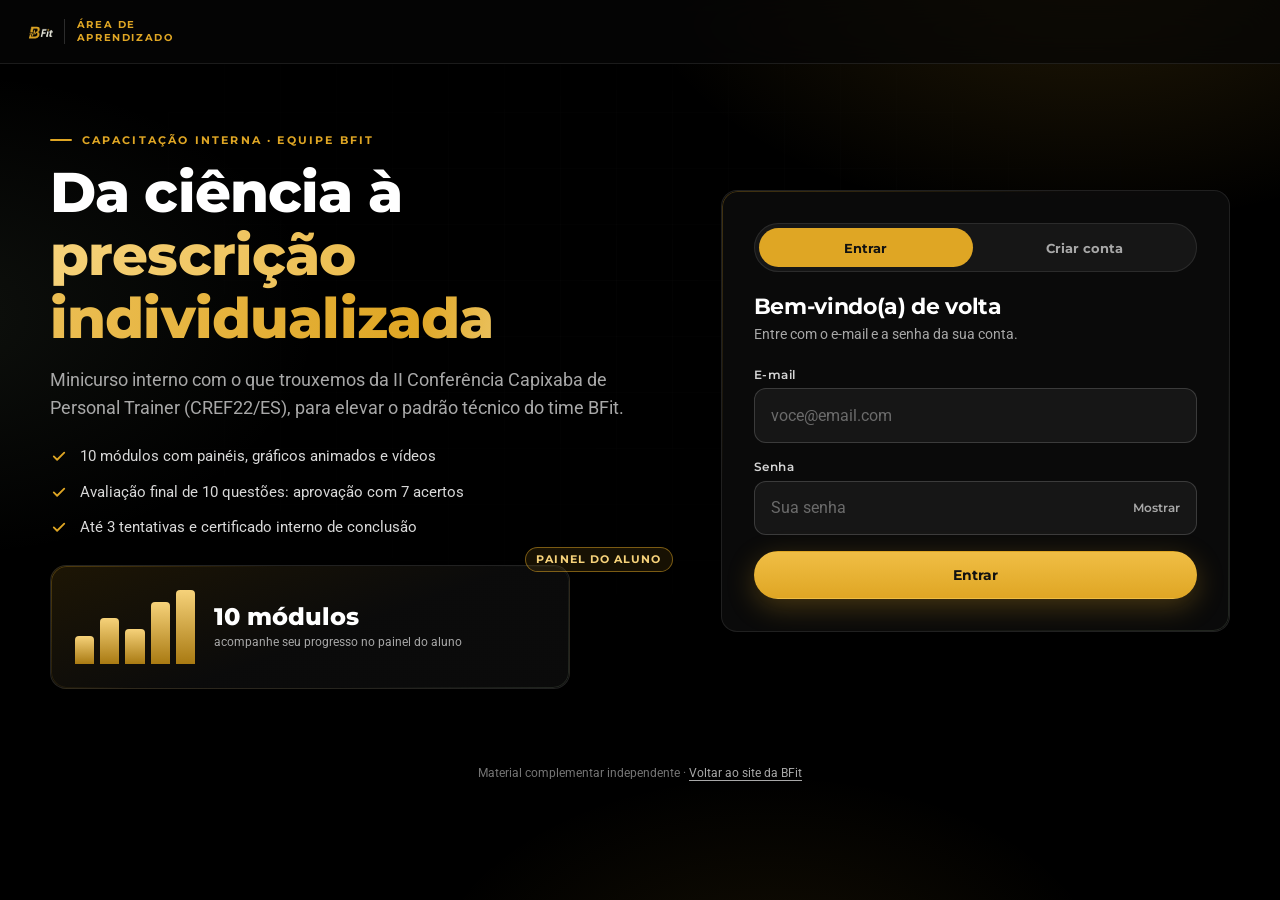
==== aprender/index.html @ b7800565 "Área de aprendizado BFit (/aprender): minicurso, prova e painel admin" ====
<!DOCTYPE html>
<html lang="pt-BR">
<head>
<meta charset="UTF-8" />
<meta name="viewport" content="width=device-width, initial-scale=1, viewport-fit=cover" />
<meta name="robots" content="noindex, nofollow" />
<meta name="theme-color" content="#000000" />
<title>Área de Aprendizado | Academia BFit</title>
<link rel="preconnect" href="https://fonts.googleapis.com" />
<link rel="preconnect" href="https://fonts.gstatic.com" crossorigin />
<link href="https://fonts.googleapis.com/css2?family=Lato:wght@300;400&family=Montserrat:wght@500;600;700;800;900&family=Roboto:wght@400;500;700&display=swap" rel="stylesheet" />
<link rel="icon" href="/favicon.png" type="image/png" />
<link rel="stylesheet" href="css/learn.css" />
<link rel="stylesheet" href="css/auth.css" />
</head>
<body>
<div id="topbar"></div>
<main class="auth">
  <div class="wrap auth__grid">
    <section class="auth__hero">
      <span class="eyebrow">Capacitação interna · equipe BFit</span>
      <h1 class="h1">Da ciência à <span class="gold">prescrição individualizada</span></h1>
      <p class="lead">Minicurso interno com o que trouxemos da II Conferência Capixaba de Personal Trainer (CREF22/ES), para elevar o padrão técnico do time BFit.</p>
      <ul class="auth__perks">
        <li><svg width="18" height="18" viewBox="0 0 24 24" fill="none" stroke="#DFA624" stroke-width="2.4" stroke-linecap="round" stroke-linejoin="round"><path d="M5 12.5l4.5 4.5L19 7.5"/></svg>10 módulos com painéis, gráficos animados e vídeos</li>
        <li><svg width="18" height="18" viewBox="0 0 24 24" fill="none" stroke="#DFA624" stroke-width="2.4" stroke-linecap="round" stroke-linejoin="round"><path d="M5 12.5l4.5 4.5L19 7.5"/></svg>Avaliação final de 10 questões: aprovação com 7 acertos</li>
        <li><svg width="18" height="18" viewBox="0 0 24 24" fill="none" stroke="#DFA624" stroke-width="2.4" stroke-linecap="round" stroke-linejoin="round"><path d="M5 12.5l4.5 4.5L19 7.5"/></svg>Até 3 tentativas e certificado interno de conclusão</li>
      </ul>
      <div class="pv" aria-hidden="true">
        <div class="card card--gold pv__card">
          <div class="pv__bars" style="width:120px"><i style="--i:0;height:38%"></i><i style="--i:1;height:62%"></i><i style="--i:2;height:48%"></i><i style="--i:3;height:84%"></i><i style="--i:4;height:100%"></i></div>
          <div class="pv__meta"><b>10 módulos</b><small>acompanhe seu progresso no painel do aluno</small></div>
        </div>
        <span class="badge badge--gold pv__chip">Painel do aluno</span>
      </div>
    </section>

    <section class="card panel" aria-labelledby="pTitle">
      <div id="viewAuth">
        <div class="tabs" role="tablist" aria-label="Acesso">
          <button type="button" role="tab" id="tabIn" aria-selected="true" aria-controls="formIn">Entrar</button>
          <button type="button" role="tab" id="tabUp" aria-selected="false" aria-controls="formUp">Criar conta</button>
        </div>
        <div id="msg"></div>
        <form id="formIn" role="tabpanel" aria-labelledby="tabIn" novalidate>
          <h2 class="h3" id="pTitle" style="font-size:1.35rem">Bem-vindo(a) de volta</h2>
          <p class="sub">Entre com o e-mail e a senha da sua conta.</p>
          <div class="field"><label for="inEmail">E-mail</label><input class="input" id="inEmail" type="email" autocomplete="email" inputmode="email" required placeholder="voce@email.com" /></div>
          <div class="field"><label for="inPass">Senha</label><div class="pw"><input class="input" id="inPass" type="password" autocomplete="current-password" required placeholder="Sua senha" /><button type="button" data-toggle="inPass">Mostrar</button></div></div>
          <button class="btn btn--gold" style="width:100%" type="submit" id="btnIn">Entrar</button>
        </form>
        <form id="formUp" role="tabpanel" aria-labelledby="tabUp" hidden novalidate>
          <h2 class="h3" style="font-size:1.35rem">Crie seu acesso</h2>
          <p class="sub">Use o código da equipe que o administrador passou para você.</p>
          <div class="field"><label for="upNome">Nome completo</label><input class="input" id="upNome" autocomplete="name" required placeholder="Seu nome e sobrenome" /></div>
          <div class="field"><label for="upEmail">E-mail</label><input class="input" id="upEmail" type="email" autocomplete="email" inputmode="email" required placeholder="voce@email.com" /></div>
          <div class="field"><label for="upPass">Senha (mínimo 8 caracteres)</label><div class="pw"><input class="input" id="upPass" type="password" autocomplete="new-password" minlength="8" required placeholder="Crie uma senha" /><button type="button" data-toggle="upPass">Mostrar</button></div></div>
          <div class="field"><label for="upCode">Código da equipe</label><input class="input" id="upCode" autocomplete="off" autocapitalize="characters" required placeholder="Código recebido do administrador" /></div>
          <button class="btn btn--gold" style="width:100%" type="submit" id="btnUp">Criar conta</button>
        </form>
        <div class="demo-hint" id="demoHint" hidden>
          <b style="color:#fff">Modo demonstração.</b> Contas de teste (senha <code>bfit1234</code>): <code>admin@bfit.demo</code> (administrador) · <code>ana@bfit.demo</code> (aprovada). Para criar conta nova use o código <code>BFIT-EQUIPE</code>.
        </div>
      </div>
      <div id="viewHello" class="hello" hidden>
        <span class="chip-user" id="helloChip"></span>
        <h2 class="h3" style="font-size:1.3rem">Você já está conectado(a)</h2>
        <p class="sub" id="helloSub">Continue de onde parou.</p>
        <a class="btn btn--gold" href="course.html">Ir para o curso</a>
        <a class="btn btn--ghost" href="quiz.html">Avaliação</a>
        <a class="btn btn--ghost" href="admin.html" id="helloAdmin" hidden>Painel do administrador</a>
        <button class="btn btn--ghost" id="helloOut" type="button">Sair</button>
      </div>
    </section>
  </div>
  <p class="mini-foot">Material complementar independente · <a href="/">Voltar ao site da BFit</a></p>
</main>
<script src="js/config.js"></script>
<script src="js/api.js"></script>
<script src="js/common.js"></script>
<script src="js/auth.js"></script>
</body>
</html>
---- aprender/css/learn.css ----
/* ============================================================
   BFit · Área de Aprendizado — base compartilhada
   Dark glass · ouro #DFA624 · oliva #8BA480 · off-white #FAF9F5
   ============================================================ */
:root{
  --gold:#DFA624; --gold-hi:#f6d27a; --gold-lo:#a97a12;
  --olive:#8BA480; --off:#FAF9F5; --bg:#000; --bg2:#0b0b0b; --bg3:#141414;
  --txt:#fff; --muted:#a8a8a8; --dim:#757575;
  --glass:rgba(18,18,18,.58); --brd:rgba(255,255,255,.09); --brd2:rgba(255,255,255,.16);
  --ok:#5fcf8a; --bad:#ff6b5e; --warn:#f0c04a;
  --r:16px; --r-sm:11px; --r-lg:24px;
  --display:"Montserrat",system-ui,sans-serif; --font:"Roboto",system-ui,-apple-system,sans-serif; --soft:"Lato","Roboto",sans-serif;
  --ease:cubic-bezier(.16,1,.3,1); --top:64px; --ribbon:0px;
}
*,*::before,*::after{box-sizing:border-box;margin:0;padding:0}
html{-webkit-text-size-adjust:100%;scroll-padding-top:calc(var(--top) + var(--ribbon) + 12px)}
body{font-family:var(--font);background:var(--bg);color:var(--txt);line-height:1.6;-webkit-font-smoothing:antialiased;min-height:100vh;overflow-x:hidden}
@supports(overflow:clip){body{overflow-x:clip}}
img,svg,video{display:block;max-width:100%}
a{color:inherit;text-decoration:none}
ul,ol{list-style:none}
button,input,select,textarea{font:inherit;color:inherit}
button{cursor:pointer;border:0;background:none}
::selection{background:rgba(223,166,36,.35);color:#fff}
:focus-visible{outline:2px solid var(--gold);outline-offset:3px;border-radius:6px}
.sr{position:absolute!important;width:1px;height:1px;overflow:hidden;clip:rect(0 0 0 0);white-space:nowrap}
[hidden]{display:none!important}

/* ambient background */
body::before{content:"";position:fixed;inset:0;z-index:-2;pointer-events:none;
  background:radial-gradient(60% 50% at 85% -5%,rgba(223,166,36,.16),transparent 60%),
             radial-gradient(50% 45% at -5% 35%,rgba(139,164,128,.10),transparent 60%),
             radial-gradient(45% 40% at 60% 110%,rgba(223,166,36,.09),transparent 60%),#000}
body::after{content:"";position:fixed;inset:0;z-index:-1;pointer-events:none;opacity:.5;
  background-image:linear-gradient(rgba(255,255,255,.025) 1px,transparent 1px),linear-gradient(90deg,rgba(255,255,255,.025) 1px,transparent 1px);
  background-size:56px 56px;mask-image:radial-gradient(70% 60% at 50% 30%,#000,transparent 80%);-webkit-mask-image:radial-gradient(70% 60% at 50% 30%,#000,transparent 80%)}

/* ribbon */
.ribbon{position:sticky;top:0;z-index:90;background:repeating-linear-gradient(135deg,#DFA624 0 14px,#c8921a 14px 28px);color:#111;font:800 .68rem/1 var(--display);letter-spacing:.14em;text-align:center;padding:.5rem .75rem;text-transform:uppercase}
.ribbon span{font-weight:600;letter-spacing:.04em;text-transform:none;margin-left:.5rem}

/* topbar */
.topbar{position:sticky;top:var(--ribbon);z-index:80;height:var(--top);display:flex;align-items:center;gap:.9rem;padding:0 clamp(.8rem,3vw,1.6rem);background:rgba(6,6,6,.72);backdrop-filter:blur(16px) saturate(1.3);-webkit-backdrop-filter:blur(16px) saturate(1.3);border-bottom:1px solid var(--brd)}
.topbar__logo{display:flex;align-items:center;gap:.7rem;min-width:0}
.topbar__logo img{height:30px;width:auto}
.topbar__tag{font:700 .64rem var(--display);letter-spacing:.16em;text-transform:uppercase;color:var(--gold);border-left:1px solid var(--brd2);padding-left:.7rem;line-height:1.2;white-space:nowrap}
.topbar__nav{display:none;gap:.3rem;margin-left:auto}
.topbar__nav a{font:600 .8rem var(--display);padding:.5rem .85rem;border-radius:999px;color:var(--muted);transition:.25s}
.topbar__nav a:hover{color:#fff;background:rgba(255,255,255,.06)}
.topbar__nav a[aria-current=page]{color:#111;background:var(--gold)}
.topbar__user{margin-left:auto;display:flex;align-items:center;gap:.6rem}
.topbar__nav + .topbar__user{margin-left:.4rem}
.chip-user{display:flex;align-items:center;gap:.55rem;padding:.25rem .8rem .25rem .3rem;border:1px solid var(--brd2);border-radius:999px;background:rgba(255,255,255,.04);max-width:190px}
.chip-user i{flex:none;width:28px;height:28px;border-radius:50%;background:linear-gradient(135deg,var(--gold-hi),var(--gold-lo));color:#111;font:800 .78rem/28px var(--display);text-align:center;font-style:normal}
.chip-user b{font:600 .78rem var(--display);white-space:nowrap;overflow:hidden;text-overflow:ellipsis;display:none}
.btn-sair{font:600 .74rem var(--display);color:var(--muted);padding:.5rem .7rem;border-radius:999px;border:1px solid var(--brd)}
.btn-sair:hover{color:#fff;border-color:var(--brd2)}
.menu-btn{display:inline-flex;align-items:center;gap:.4rem;font:700 .74rem var(--display);padding:.5rem .8rem;border-radius:999px;border:1px solid var(--brd2);background:rgba(255,255,255,.05)}
@media(min-width:760px){.topbar__nav{display:flex}.chip-user b{display:block}}
/* mobile bottom-nav substitute */
.mnav{display:flex;gap:.4rem;overflow-x:auto;padding:.5rem clamp(.8rem,3vw,1.6rem);border-bottom:1px solid var(--brd);background:rgba(6,6,6,.6)}
.mnav a{flex:none;font:600 .74rem var(--display);padding:.4rem .8rem;border-radius:999px;color:var(--muted);border:1px solid var(--brd)}
.mnav a[aria-current=page]{background:var(--gold);color:#111;border-color:var(--gold)}
@media(min-width:760px){.mnav{display:none}}

/* layout */
.wrap{width:min(100% - 2rem,1180px);margin-inline:auto}
.eyebrow{font:700 .68rem var(--display);letter-spacing:.2em;text-transform:uppercase;color:var(--gold);display:flex;align-items:center;gap:.6rem}
.eyebrow::before{content:"";width:22px;height:2px;background:var(--gold);border-radius:2px}
h1,h2,h3,h4{font-family:var(--display);line-height:1.12;letter-spacing:-.015em}
.h1{font-size:clamp(1.9rem,6.5vw,3.5rem);font-weight:800}
.h2{font-size:clamp(1.45rem,4.4vw,2.4rem);font-weight:800}
.h3{font-size:1.05rem;font-weight:700}
.gold{background:linear-gradient(100deg,var(--gold-hi),var(--gold) 45%,#fff2c4 60%,var(--gold));-webkit-background-clip:text;background-clip:text;color:transparent;background-size:200% 100%}
.lead{color:var(--muted);font-size:clamp(.95rem,2.4vw,1.1rem);max-width:62ch}
.muted{color:var(--muted)} .dim{color:var(--dim)} .small{font-size:.82rem}

/* glass card */
.card{position:relative;background:var(--glass);border:1px solid var(--brd);border-radius:var(--r);padding:clamp(1rem,3vw,1.5rem);backdrop-filter:blur(14px);-webkit-backdrop-filter:blur(14px);overflow:hidden}
.card::before{content:"";position:absolute;inset:0;border-radius:inherit;padding:1px;background:linear-gradient(140deg,rgba(223,166,36,.5),transparent 35%,transparent 65%,rgba(139,164,128,.35));-webkit-mask:linear-gradient(#000 0 0) content-box,linear-gradient(#000 0 0);-webkit-mask-composite:xor;mask-composite:exclude;opacity:.55;pointer-events:none;transition:opacity .4s}
.card:hover::before{opacity:1}
.card--gold{background:linear-gradient(160deg,rgba(223,166,36,.13),rgba(18,18,18,.6) 55%)}
.card--olive{background:linear-gradient(160deg,rgba(139,164,128,.14),rgba(18,18,18,.6) 55%)}
.card h3{font-size:1rem;margin-bottom:.4rem}
.card p{color:var(--muted);font-size:.93rem}

/* buttons */
.btn{display:inline-flex;align-items:center;justify-content:center;gap:.55rem;font:700 .9rem var(--display);padding:.85rem 1.4rem;border-radius:999px;border:1px solid transparent;transition:transform .25s var(--ease),box-shadow .25s,background .25s,border-color .25s;min-height:46px;text-align:center}
.btn:hover{transform:translateY(-2px)}
.btn:active{transform:translateY(0) scale(.98)}
.btn--gold{background:linear-gradient(180deg,#f0be45,var(--gold));color:#111;box-shadow:0 8px 28px rgba(223,166,36,.28)}
.btn--gold:hover{box-shadow:0 12px 36px rgba(223,166,36,.45)}
.btn--ghost{border-color:var(--brd2);background:rgba(255,255,255,.04);color:#fff}
.btn--ghost:hover{border-color:var(--gold);color:var(--gold-hi)}
.btn--ok{background:rgba(95,207,138,.14);border-color:rgba(95,207,138,.5);color:var(--ok)}
.btn[disabled],.btn.is-disabled{opacity:.45;pointer-events:none;box-shadow:none}
.btn--sm{padding:.55rem 1rem;font-size:.78rem;min-height:38px}

/* forms */
.field{display:grid;gap:.4rem;margin-bottom:1rem}
.field label{font:600 .76rem var(--display);letter-spacing:.04em;color:#d6d6d6}
.input{width:100%;background:rgba(255,255,255,.05);border:1px solid var(--brd2);border-radius:12px;padding:.85rem 1rem;font-size:1rem;transition:border-color .25s,box-shadow .25s,background .25s;min-height:48px}
.input:focus{outline:0;border-color:var(--gold);box-shadow:0 0 0 4px rgba(223,166,36,.16);background:rgba(255,255,255,.07)}
.input::placeholder{color:#6b6b6b}
.msg{font-size:.88rem;padding:.75rem 1rem;border-radius:12px;margin-bottom:1rem;border:1px solid}
.msg--err{background:rgba(255,107,94,.1);border-color:rgba(255,107,94,.4);color:#ffb4ac}
.msg--ok{background:rgba(95,207,138,.1);border-color:rgba(95,207,138,.4);color:#a8ebc3}
.msg--info{background:rgba(223,166,36,.1);border-color:rgba(223,166,36,.4);color:var(--gold-hi)}

/* badges */
.badge{display:inline-flex;align-items:center;gap:.4rem;font:700 .66rem var(--display);letter-spacing:.1em;text-transform:uppercase;padding:.3rem .65rem;border-radius:999px;border:1px solid var(--brd2);color:var(--muted);white-space:nowrap}
.badge--gold{color:var(--gold-hi);border-color:rgba(223,166,36,.5);background:rgba(223,166,36,.1)}
.badge--ok{color:var(--ok);border-color:rgba(95,207,138,.45);background:rgba(95,207,138,.1)}
.badge--bad{color:var(--bad);border-color:rgba(255,107,94,.45);background:rgba(255,107,94,.1)}
.badge--warn{color:var(--warn);border-color:rgba(240,192,74,.45);background:rgba(240,192,74,.1)}
.badge--off{color:var(--dim)}

/* toast */
.toasts{position:fixed;left:50%;bottom:1.2rem;transform:translateX(-50%);z-index:200;display:grid;gap:.5rem;width:min(92vw,420px);pointer-events:none}
.toast{background:rgba(20,20,20,.95);border:1px solid var(--brd2);border-left:3px solid var(--gold);border-radius:12px;padding:.8rem 1rem;font-size:.9rem;box-shadow:0 12px 40px rgba(0,0,0,.6);animation:toastIn .45s var(--ease)}
.toast--ok{border-left-color:var(--ok)} .toast--err{border-left-color:var(--bad)}
@keyframes toastIn{from{opacity:0;transform:translateY(14px)}to{opacity:1;transform:none}}

/* progress ring + bars (shared svg helpers) */
.ring{position:relative;display:grid;place-items:center}
.ring svg{transform:rotate(-90deg);overflow:visible}
.ring__bg{stroke:rgba(255,255,255,.09)}
.ring__fg{stroke:url(#gGrad);stroke-linecap:round;transition:stroke-dashoffset 1.4s var(--ease)}
.ring__lbl{position:absolute;inset:0;display:grid;place-content:center;text-align:center}
.ring__lbl b{font:800 1.6rem var(--display);line-height:1}
.ring__lbl small{font:600 .6rem var(--display);letter-spacing:.14em;text-transform:uppercase;color:var(--muted);margin-top:.2rem}

/* reveal on enter (CSS driven, JS adds .is-in) */
.js .rv{opacity:0;transform:translateY(22px);transition:opacity .8s var(--ease),transform .8s var(--ease);transition-delay:calc(var(--d,0)*70ms)}
.js .rv.is-in{opacity:1;transform:none}
.fx-failsafe .rv{opacity:1!important;transform:none!important}

/* loader */
.boot{position:fixed;inset:0;z-index:300;display:grid;place-items:center;background:#000;transition:opacity .5s,visibility .5s}
.boot.is-off{opacity:0;visibility:hidden}
.boot__bar{width:120px;height:3px;background:rgba(255,255,255,.1);border-radius:3px;overflow:hidden}
.boot__bar i{display:block;height:100%;width:40%;background:var(--gold);border-radius:3px;animation:bootSlide 1s ease-in-out infinite}
@keyframes bootSlide{from{transform:translateX(-100%)}to{transform:translateX(300%)}}

/* footer mini */
.mini-foot{padding:2rem 0 3rem;text-align:center;color:var(--dim);font-size:.78rem}
.mini-foot a{color:var(--muted);text-decoration:underline;text-underline-offset:3px}

@media (prefers-reduced-motion:reduce){
  *,*::before,*::after{animation-duration:.001ms!important;animation-iteration-count:1!important;transition-duration:.001ms!important;scroll-behavior:auto!important}
  .js .rv{opacity:1;transform:none}
}
@media print{.topbar,.ribbon,.mnav,.toasts,.boot{display:none!important}}
.badge{max-width:100%}
---- aprender/css/auth.css ----
.auth{min-height:calc(100vh - var(--top) - var(--ribbon));display:grid;align-items:center;padding:clamp(1.2rem,4vw,3rem) 0 3rem}
.auth__grid{display:grid;gap:clamp(1.5rem,4vw,3rem);align-items:center}
@media(min-width:900px){.auth__grid{grid-template-columns:1.1fr .9fr}}
.auth__hero .h1{margin:.9rem 0 1rem}
.auth__hero .lead{margin-bottom:1.4rem}
.auth__perks{display:grid;gap:.7rem;margin-bottom:1.6rem}
.auth__perks li{display:flex;gap:.75rem;align-items:flex-start;color:#d8d8d8;font-size:.95rem}
.auth__perks svg{flex:none;margin-top:3px}
/* preview dashboard flutuante */
.pv{position:relative;display:none;margin-top:1.4rem}
@media(min-width:560px){.pv{display:block}}
.pv__card{display:grid;grid-template-columns:auto 1fr;gap:1.2rem;align-items:center;max-width:520px}
.pv__bars{display:flex;gap:6px;align-items:flex-end;height:74px}
.pv__bars i{flex:1;background:linear-gradient(180deg,var(--gold-hi),var(--gold-lo));border-radius:4px 4px 0 0;transform-origin:bottom;transform:scaleY(.06);animation:pvUp 1.2s var(--ease) forwards, pvPulse 4s 1.4s ease-in-out infinite;animation-delay:calc(var(--i)*90ms),calc(1.4s + var(--i)*160ms)}
@keyframes pvUp{to{transform:scaleY(1)}}
@keyframes pvPulse{50%{filter:brightness(1.25)}}
.pv__meta b{font:800 1.5rem var(--display)} .pv__meta small{display:block;color:var(--muted);font-size:.78rem}
.pv__chip{position:absolute;right:0;top:-18px;animation:float 5s ease-in-out infinite}
@keyframes float{50%{transform:translateY(-8px)}}
/* painel de login */
.panel{padding:clamp(1.2rem,4vw,2rem)}
.tabs{display:grid;grid-template-columns:1fr 1fr;gap:4px;padding:4px;background:rgba(255,255,255,.05);border-radius:999px;margin-bottom:1.4rem;border:1px solid var(--brd)}
.tabs button{padding:.7rem;border-radius:999px;font:700 .82rem var(--display);color:var(--muted);transition:.3s}
.tabs button[aria-selected=true]{background:var(--gold);color:#111}
.panel h2{margin-bottom:.3rem}
.panel .sub{color:var(--muted);font-size:.9rem;margin-bottom:1.3rem}
.pw{position:relative}
.pw button{position:absolute;right:6px;top:50%;transform:translateY(-50%);font:600 .72rem var(--display);color:var(--muted);padding:.5rem .7rem}
.demo-hint{margin-top:1.2rem;font-size:.8rem;color:var(--muted);border:1px dashed rgba(223,166,36,.5);border-radius:12px;padding:.8rem 1rem;background:rgba(223,166,36,.05)}
.demo-hint code{color:var(--gold-hi);font-family:ui-monospace,Consolas,monospace;font-size:.78rem;word-break:break-all}
.hello{text-align:center}
.hello .chip-user{margin:0 auto 1rem;display:inline-flex;max-width:none}
.hello .chip-user b{display:block}
.hello .btn{width:100%;margin-top:.7rem}
@media(max-width:899px){.auth__grid,.auth__perks{grid-template-columns:minmax(0,1fr)}}
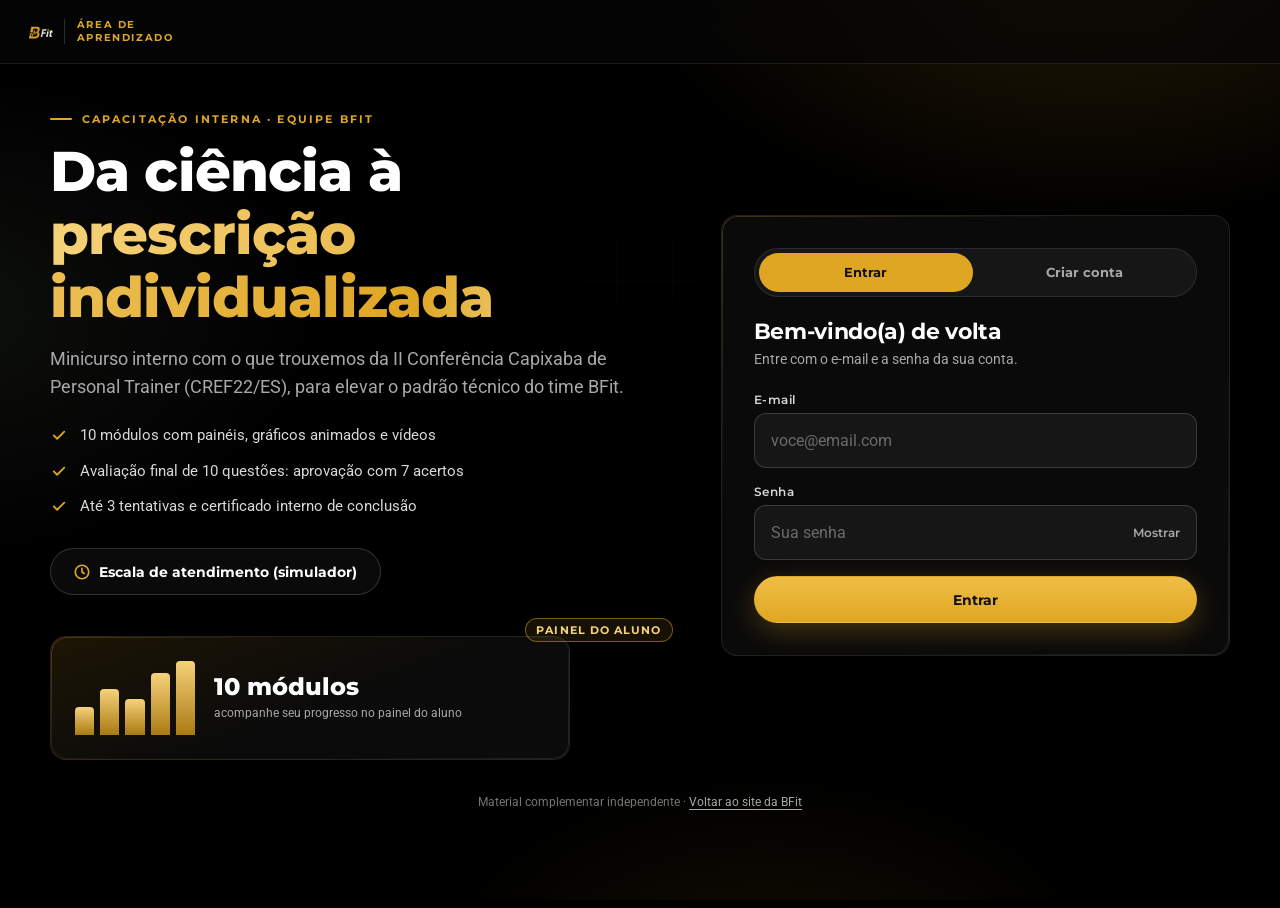
==== commit 0784a9e7: "Adiciona simulador de escala de atendimento (/escala/) e link na área da equipe" ====
--- a/aprender/index.html
+++ b/aprender/index.html
@@ -26,6 +26,7 @@
         <li><svg width="18" height="18" viewBox="0 0 24 24" fill="none" stroke="#DFA624" stroke-width="2.4" stroke-linecap="round" stroke-linejoin="round"><path d="M5 12.5l4.5 4.5L19 7.5"/></svg>Avaliação final de 10 questões: aprovação com 7 acertos</li>
         <li><svg width="18" height="18" viewBox="0 0 24 24" fill="none" stroke="#DFA624" stroke-width="2.4" stroke-linecap="round" stroke-linejoin="round"><path d="M5 12.5l4.5 4.5L19 7.5"/></svg>Até 3 tentativas e certificado interno de conclusão</li>
       </ul>
+      <a class="btn btn--ghost" href="/escala/" style="margin:4px 0 18px;display:inline-flex;gap:8px;align-items:center"><svg width="18" height="18" viewBox="0 0 24 24" fill="none" stroke="#DFA624" stroke-width="2.2" stroke-linecap="round"><circle cx="12" cy="12" r="9"/><path d="M12 7v5l3 2"/></svg>Escala de atendimento (simulador)</a>
       <div class="pv" aria-hidden="true">
         <div class="card card--gold pv__card">
           <div class="pv__bars" style="width:120px"><i style="--i:0;height:38%"></i><i style="--i:1;height:62%"></i><i style="--i:2;height:48%"></i><i style="--i:3;height:84%"></i><i style="--i:4;height:100%"></i></div>
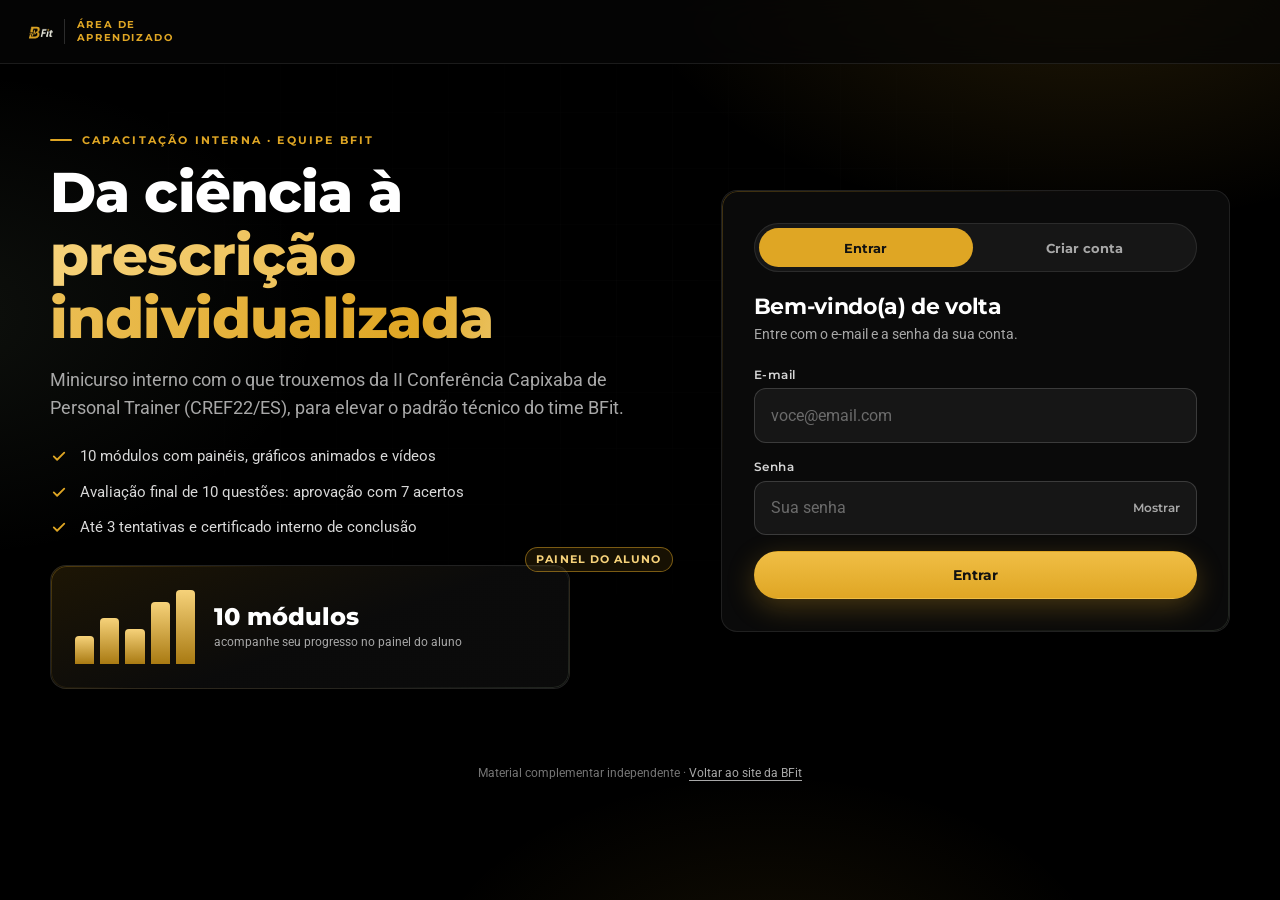
==== commit d7ec67cc: "Escala: acesso restrito (login da equipe + RLS no Supabase), dados salvos no servidor" ====
--- a/aprender/index.html
+++ b/aprender/index.html
@@ -26,7 +26,7 @@
         <li><svg width="18" height="18" viewBox="0 0 24 24" fill="none" stroke="#DFA624" stroke-width="2.4" stroke-linecap="round" stroke-linejoin="round"><path d="M5 12.5l4.5 4.5L19 7.5"/></svg>Avaliação final de 10 questões: aprovação com 7 acertos</li>
         <li><svg width="18" height="18" viewBox="0 0 24 24" fill="none" stroke="#DFA624" stroke-width="2.4" stroke-linecap="round" stroke-linejoin="round"><path d="M5 12.5l4.5 4.5L19 7.5"/></svg>Até 3 tentativas e certificado interno de conclusão</li>
       </ul>
-      <a class="btn btn--ghost" href="/escala/" style="margin:4px 0 18px;display:inline-flex;gap:8px;align-items:center"><svg width="18" height="18" viewBox="0 0 24 24" fill="none" stroke="#DFA624" stroke-width="2.2" stroke-linecap="round"><circle cx="12" cy="12" r="9"/><path d="M12 7v5l3 2"/></svg>Escala de atendimento (simulador)</a>
+      <a class="btn btn--ghost" id="lnkEscala" hidden href="/escala/" style="margin:4px 0 18px;display:inline-flex;gap:8px;align-items:center"><svg width="18" height="18" viewBox="0 0 24 24" fill="none" stroke="#DFA624" stroke-width="2.2" stroke-linecap="round"><circle cx="12" cy="12" r="9"/><path d="M12 7v5l3 2"/></svg>Escala de atendimento (simulador)</a>
       <div class="pv" aria-hidden="true">
         <div class="card card--gold pv__card">
           <div class="pv__bars" style="width:120px"><i style="--i:0;height:38%"></i><i style="--i:1;height:62%"></i><i style="--i:2;height:48%"></i><i style="--i:3;height:84%"></i><i style="--i:4;height:100%"></i></div>
